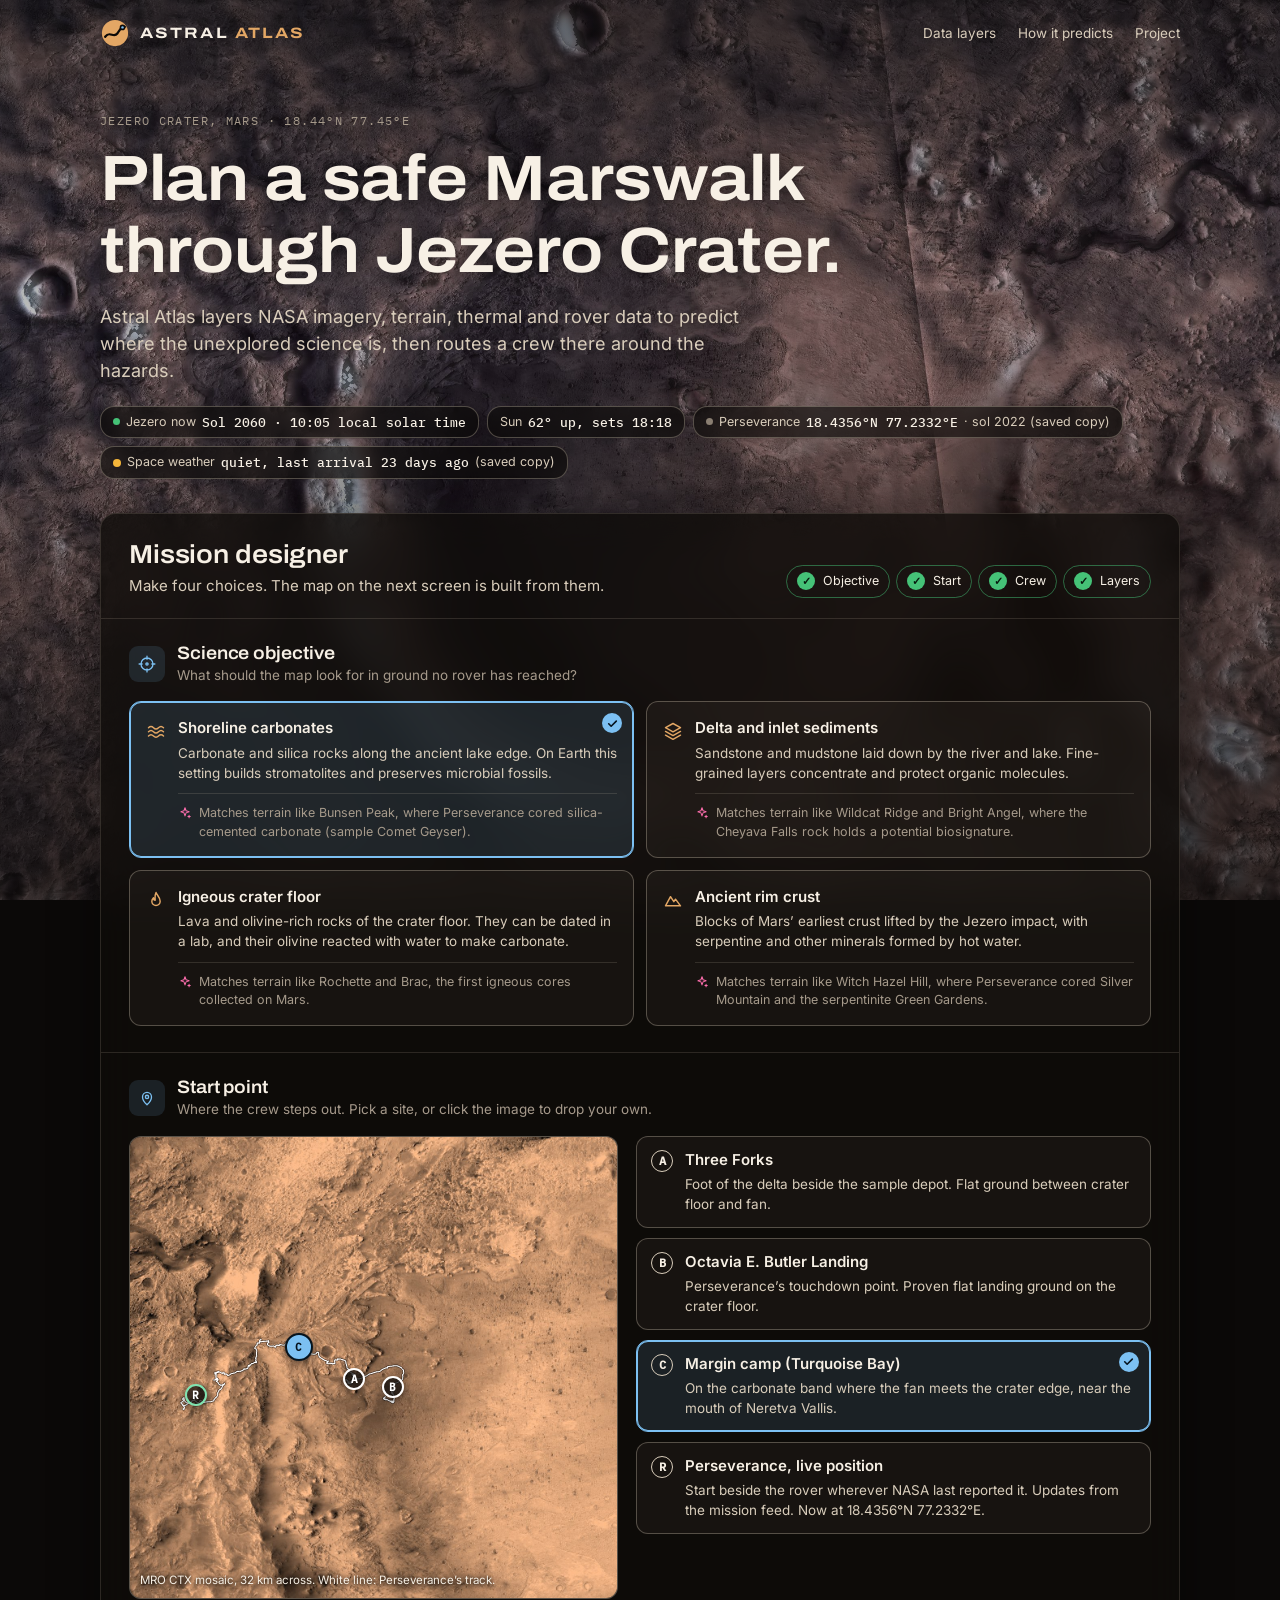
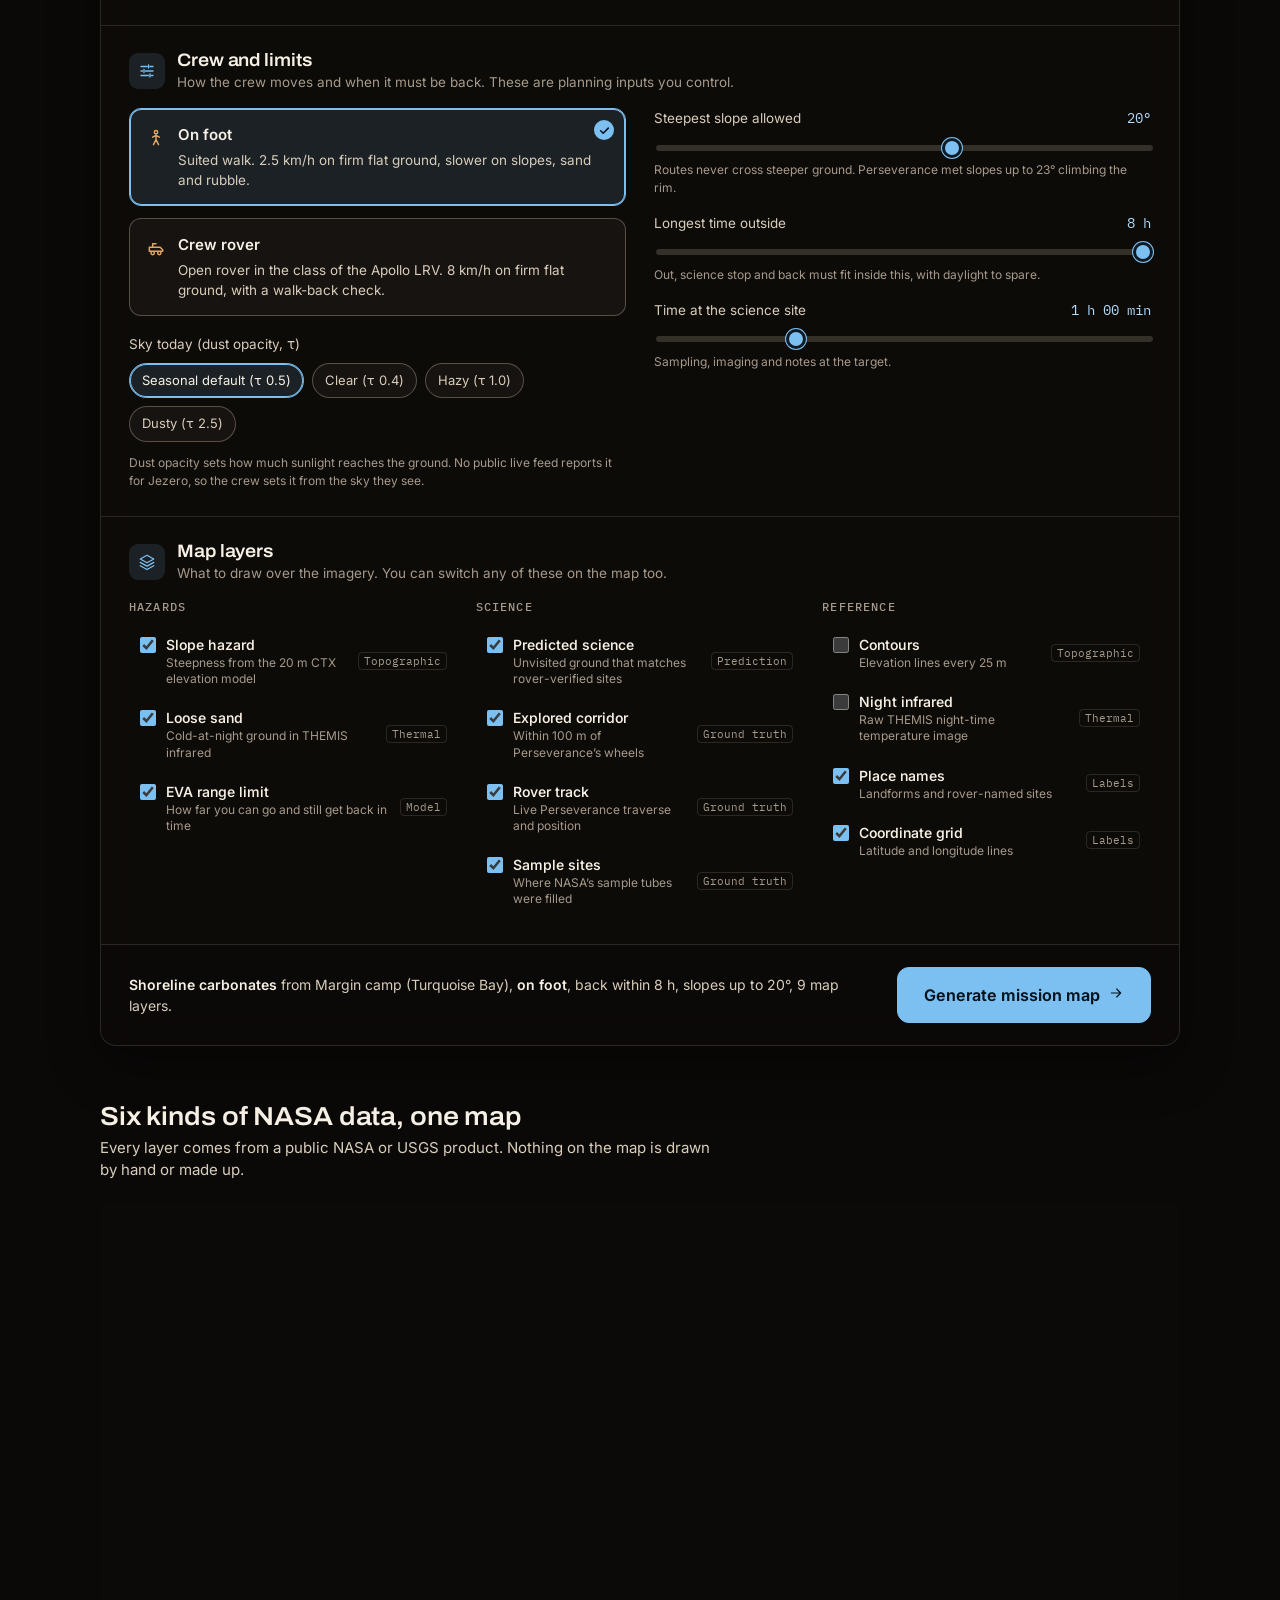
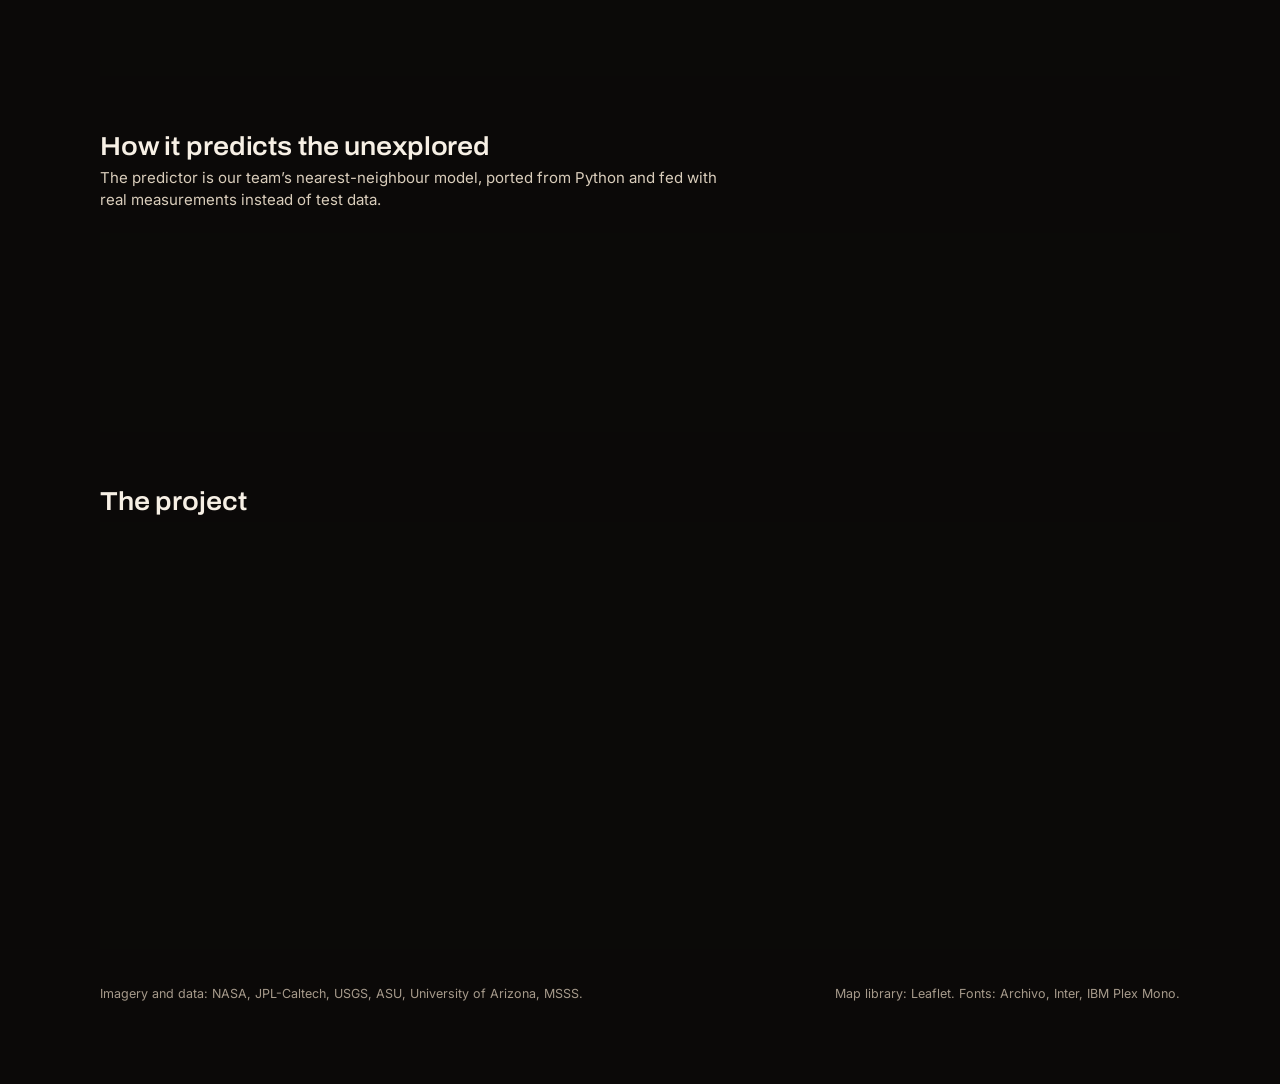
==== index.html @ 8033de1d "Astral Atlas: Jezero Crater Marswalk planner" ====
<!doctype html>
<html lang="en">
<head>
  <meta charset="utf-8">
  <meta name="viewport" content="width=device-width, initial-scale=1">
  <title>Astral Atlas | Jezero Marswalk Planner</title>
  <meta name="description" content="Astral Atlas layers NASA imagery, terrain, thermal and rover data to predict unexplored science targets in Jezero Crater and route a Mars crew to them safely.">
  <link rel="icon" href="assets/favicon.svg" type="image/svg+xml">
  <link rel="preload" href="assets/jezero-hero.jpg" as="image">
  <link rel="stylesheet" href="css/atlas.css">
  <link rel="stylesheet" href="css/designer.css">
</head>
<body class="designer">
  <div class="backdrop" aria-hidden="true"></div>

  <header class="topbar">
    <a class="brand" href="index.html" aria-label="Astral Atlas home">
      <img class="brand-mark" src="assets/favicon.svg" alt="">
      <span class="brand-name">ASTRAL <span>ATLAS</span></span>
    </a>
    <nav aria-label="Page sections">
      <a href="#data">Data layers</a>
      <a href="#method">How it predicts</a>
      <a href="#about">Project</a>
    </nav>
  </header>

  <main class="column">
    <section class="intro">
      <p class="eyebrow">Jezero Crater, Mars &middot; 18.44&deg;N 77.45&deg;E</p>
      <h1>Plan a safe Marswalk through Jezero Crater.</h1>
      <p class="lead">Astral Atlas layers NASA imagery, terrain, thermal and rover data to predict where the unexplored science is, then routes a crew there around the hazards.</p>
      <div class="live-strip" id="liveStrip" aria-live="polite">
        <span class="chip"><span class="live-dot" id="clockDot"></span>Jezero now <b id="liveClock">--:--</b></span>
        <span class="chip" id="liveSun">Sun <b>--</b></span>
        <span class="chip" id="liveRover">Perseverance <b>locating</b></span>
        <span class="chip" id="liveStorm">Space weather <b>checking</b></span>
      </div>
    </section>

    <form class="designer-card glass" id="designer" autocomplete="off">
      <div class="designer-head">
        <div>
          <h2>Mission designer</h2>
          <p>Make four choices. The map on the next screen is built from them.</p>
        </div>
        <ol class="steps" id="steps" aria-label="Progress">
          <li class="done"><span>Objective</span></li>
          <li class="done"><span>Start</span></li>
          <li class="done"><span>Crew</span></li>
          <li class="done"><span>Layers</span></li>
        </ol>
      </div>

      <fieldset class="block">
        <legend>
          <div class="block-head">
            <span class="block-icon" id="icObjective"></span>
            <div><h3>Science objective</h3><p>What should the map look for in ground no rover has reached?</p></div>
          </div>
        </legend>
        <div class="options" id="objectiveOptions"></div>
      </fieldset>

      <fieldset class="block">
        <legend>
          <div class="block-head">
            <span class="block-icon" id="icStart"></span>
            <div><h3>Start point</h3><p>Where the crew steps out. Pick a site, or click the image to drop your own.</p></div>
          </div>
        </legend>
        <div class="start-layout">
          <div class="locator" id="locator" role="application" aria-label="Jezero study area. Click to set a custom start point.">
            <img src="assets/jezero-locator.jpg" alt="MRO Context Camera view of western Jezero Crater showing the river delta, crater floor and rim" draggable="false">
            <svg class="track-svg" id="locatorTrack" viewBox="0 0 1000 947.5" preserveAspectRatio="none" aria-hidden="true"></svg>
            <div id="locatorPins"></div>
            <div class="locator-cap">MRO CTX mosaic, 32 km across. White line: Perseverance&rsquo;s track.</div>
          </div>
          <div class="start-list" id="startOptions"></div>
        </div>
      </fieldset>

      <fieldset class="block">
        <legend>
          <div class="block-head">
            <span class="block-icon" id="icCrew"></span>
            <div><h3>Crew and limits</h3><p>How the crew moves and when it must be back. These are planning inputs you control.</p></div>
          </div>
        </legend>
        <div class="crew-layout">
          <div>
            <div class="options" id="modeOptions" style="grid-template-columns:minmax(0,1fr)"></div>
            <p class="field-label" style="margin-top:18px">Sky today (dust opacity, &tau;)</p>
            <div class="seg" id="tauOptions"></div>
            <p class="note">Dust opacity sets how much sunlight reaches the ground. No public live feed reports it for Jezero, so the crew sets it from the sky they see.</p>
          </div>
          <div class="sliders">
            <div class="slider">
              <label for="maxSlope">Steepest slope allowed <output id="maxSlopeOut" for="maxSlope"></output></label>
              <input type="range" id="maxSlope" min="8" max="28" step="1">
              <small>Routes never cross steeper ground. Perseverance met slopes up to 23&deg; climbing the rim.</small>
            </div>
            <div class="slider">
              <label for="evaHours">Longest time outside <output id="evaHoursOut" for="evaHours"></output></label>
              <input type="range" id="evaHours" min="2" max="8" step="0.5">
              <small>Out, science stop and back must fit inside this, with daylight to spare.</small>
            </div>
            <div class="slider">
              <label for="siteMinutes">Time at the science site <output id="siteMinutesOut" for="siteMinutes"></output></label>
              <input type="range" id="siteMinutes" min="15" max="180" step="15">
              <small>Sampling, imaging and notes at the target.</small>
            </div>
          </div>
        </div>
      </fieldset>

      <fieldset class="block">
        <legend>
          <div class="block-head">
            <span class="block-icon" id="icLayers"></span>
            <div><h3>Map layers</h3><p>What to draw over the imagery. You can switch any of these on the map too.</p></div>
          </div>
        </legend>
        <div class="layer-groups" id="layerGroups"></div>
      </fieldset>

      <div class="designer-foot">
        <p class="plan-summary" id="planSummary"></p>
        <button class="btn btn-primary btn-lg" type="submit" id="generate">Generate mission map <span id="icGo"></span></button>
      </div>
    </form>

    <section class="info" id="data">
      <h2>Six kinds of NASA data, one map</h2>
      <p class="sub">Every layer comes from a public NASA or USGS product. Nothing on the map is drawn by hand or made up.</p>
      <div class="panel data-rows">
        <div class="data-row"><span class="data-kind">Optical</span><p><b>The ground itself, down to 25 cm.</b> Zoom from the whole crater to single boulders and dune ripples.</p><span class="src">MRO HiRISE 25 cm, MRO CTX 6 m, Viking colour 232 m, served live by NASA Mars Trek</span></div>
        <div class="data-row"><span class="data-kind">Topographic</span><p><b>Elevation, slope and roughness.</b> Checked against <span id="demN">708</span> Perseverance positions: the heights agree within <span id="demErr">0.8</span> m on average.</p><span class="src">MRO CTX stereo elevation model, 20 m, USGS Astrogeology</span></div>
        <div class="data-row"><span class="data-kind">Thermal</span><p><b>Loose sand versus bedrock.</b> Ground that is coldest at night holds little heat, which marks sand and dust.</p><span class="src">Mars Odyssey THEMIS night and day infrared, 100 m</span></div>
        <div class="data-row"><span class="data-kind">Ground truth</span><p><b>What the rover has actually tested.</b> <span id="roverKm">45</span> km of track and 30 sample tubes label the terrain for the predictor.</p><span class="src">Mars 2020 traverse and waypoints, NASA sample catalogue</span></div>
        <div class="data-row"><span class="data-kind">Atmospheric</span><p><b>Local time, daylight, sunlight and weather.</b> Sun position from NASA&rsquo;s Mars clock, sunlight from Beer&rsquo;s law, air temperature and pressure from the rover&rsquo;s weather station.</p><span class="src">NASA GISS Mars24, NASA TM-102299, MEDA</span></div>
        <div class="data-row"><span class="data-kind">Radiation</span><p><b>Solar storms headed for Mars.</b> NASA&rsquo;s storm simulations flag predicted arrivals, and each EVA gets a dose estimate.</p><span class="src">NASA CCMC DONKI (WSA-ENLIL), Curiosity RAD</span></div>
      </div>
    </section>

    <section class="info" id="method">
      <h2>How it predicts the unexplored</h2>
      <p class="sub">The predictor is our team&rsquo;s nearest-neighbour model, ported from Python and fed with real measurements instead of test data.</p>
      <div class="panel">
        <ol class="method">
          <li><h3>Learn from the rover</h3><p>Each place Perseverance stopped is labelled with the geologic setting of that mission campaign: crater floor, delta, margin carbonates, inlet channel or rim.</p></li>
          <li><h3>Compare from orbit</h3><p>For every 80 m cell of Jezero, six NASA measurements are compared with the rover-verified cells. The three closest matches vote, weighted by similarity.</p></li>
          <li><h3>Test it blind</h3><p>Every known point is hidden together with all references within 1 km, then predicted from the rest. The map shows that score for your objective.</p></li>
          <li><h3>Route around hazards</h3><p>A least-cost search finds the shortest passable route and the lowest-risk one, penalising slope, rough ground and loose sand.</p></li>
        </ol>
      </div>
    </section>

    <section class="info" id="about">
      <h2>The project</h2>
      <div class="panel about">
        <div>
          <p><b>Astral Atlas</b> answers one question: how can existing NASA data predict unknown geological and mineral features in Jezero Crater, and become a map for the astronauts who go there?</p>
          <p>A crew picks a science goal and a starting point. The atlas ranks unvisited ground by how closely it matches places where Perseverance confirmed that kind of rock, checks which candidates can be reached inside the EVA limits, and compares a shortest route with a lowest-risk route. A live panel tracks local time, sunlight, the rover and solar storms, and turns them into a go or no-go.</p>
          <p class="muted" style="font-size:13px">Built by Team Astral Atlas for the NASA Space Apps Challenge. A planning aid and proof of concept, not flight software. Scores are relative evidence, not probabilities.</p>
        </div>
        <div>
          <h3>Sources</h3>
          <ul class="sources" id="sourceList"></ul>
        </div>
      </div>
      <div class="foot">
        <span>Imagery and data: NASA, JPL-Caltech, USGS, ASU, University of Arizona, MSSS.</span>
        <span>Map library: Leaflet. Fonts: Archivo, Inter, IBM Plex Mono.</span>
      </div>
    </section>
  </main>

  <div class="launch" id="launch" hidden>
    <div class="launch-box">
      <div class="spinner"></div>
      <h2>Generating mission map</h2>
      <p id="launchText">Loading NASA terrain for Jezero</p>
    </div>
  </div>

  <script src="js/config.js"></script>
  <script src="js/data/rover.js"></script>
  <script src="js/data/conditions.js"></script>
  <script src="js/atlas-data.js"></script>
  <script src="js/mars-time.js"></script>
  <script src="js/live.js"></script>
  <script src="js/ui-kit.js"></script>
  <script src="js/designer.js"></script>
</body>
</html>
---- css/atlas.css ----
/* Astral Atlas shared design system.
   Layout idea: real Jezero imagery edge to edge, dark glass instrument cards floating on it.
   Warm basalt neutrals come from the imagery; the one cool colour is the blue of a Martian sunset. */
@font-face { font-family: 'Archivo'; src: url('../assets/fonts/archivo-var.woff2') format('woff2-variations'); font-weight: 100 900; font-stretch: 62% 125%; font-display: swap; }
@font-face { font-family: 'Inter'; src: url('../assets/fonts/inter-var.woff2') format('woff2-variations'); font-weight: 100 900; font-display: swap; }
@font-face { font-family: 'IBM Plex Mono'; src: url('../assets/fonts/ibm-plex-mono-latin-400-normal.woff2') format('woff2'); font-weight: 400; font-display: swap; }
@font-face { font-family: 'IBM Plex Mono'; src: url('../assets/fonts/ibm-plex-mono-latin-500-normal.woff2') format('woff2'); font-weight: 500; font-display: swap; }

:root {
  color-scheme: dark;
  --basalt-950: #0b0908;
  --basalt-900: #13100e;
  --basalt-800: #1b1714;
  --basalt-700: #27211c;
  --basalt-600: #3a3129;
  --dust-50: #f7f0e5;
  --dust-200: #d9cdbb;
  --dust-400: #a69a8b;
  --dust-500: #8a7f72;
  --line: rgba(247, 232, 208, 0.13);
  --line-strong: rgba(247, 232, 208, 0.28);
  --glass: rgba(15, 12, 10, 0.78);
  --glass-soft: rgba(247, 232, 208, 0.045);
  --ochre: #e3a765;
  --sky: #7cc0f2;
  --sky-strong: #b3dcfb;
  --sky-wash: rgba(124, 192, 242, 0.12);
  --good: #45c277;
  --warning: #f5b63a;
  --serious: #f08a5d;
  --critical: #e85a52;
  --predict: #ff6fae;
  --explored: #7fe3b0;
  --sand: #49d1d6;
  --route: #58aefc;
  --font-display: 'Archivo', 'Arial Narrow', 'Helvetica Neue', Arial, sans-serif;
  --font-text: 'Inter', system-ui, -apple-system, 'Segoe UI', Roboto, sans-serif;
  --font-mono: 'IBM Plex Mono', ui-monospace, 'SF Mono', Menlo, Consolas, monospace;
  --r-sm: 6px;
  --r-md: 10px;
  --r-lg: 16px;
  --shadow: 0 18px 50px rgba(0, 0, 0, 0.45);
}

*, *::before, *::after { box-sizing: border-box; }
html, body { height: 100%; }
body {
  margin: 0;
  background: var(--basalt-950);
  color: var(--dust-50);
  font-family: var(--font-text);
  font-size: 15px;
  line-height: 1.5;
  -webkit-font-smoothing: antialiased;
  text-rendering: optimizeLegibility;
}
h1, h2, h3, h4 { font-family: var(--font-display); font-stretch: 108%; font-weight: 600; line-height: 1.12; margin: 0; text-wrap: balance; letter-spacing: -0.005em; }
p { margin: 0; }
a { color: var(--sky); text-underline-offset: 3px; }
a:hover { color: var(--sky-strong); }
button { font: inherit; color: inherit; cursor: pointer; }
:focus-visible { outline: 2px solid var(--sky); outline-offset: 2px; border-radius: 4px; }
[hidden] { display: none !important; }
svg.ic { width: 1em; height: 1em; flex: none; stroke: currentColor; fill: none; stroke-width: 1.75; stroke-linecap: round; stroke-linejoin: round; }

.mono { font-family: var(--font-mono); font-variant-numeric: tabular-nums; letter-spacing: 0; }
.eyebrow { font-family: var(--font-mono); font-size: 11.5px; letter-spacing: 0.12em; text-transform: uppercase; color: var(--dust-400); }
.muted { color: var(--dust-400); }

/* Brand */
.brand { display: inline-flex; align-items: center; gap: 10px; text-decoration: none; color: var(--dust-50); }
.brand-mark { width: 30px; height: 30px; flex: none; }
.brand-name { font-family: var(--font-display); font-stretch: 122%; font-weight: 700; font-size: 15px; letter-spacing: 0.14em; }
.brand-name span { color: var(--ochre); }

/* Buttons */
.btn {
  display: inline-flex; align-items: center; justify-content: center; gap: 8px;
  padding: 10px 16px; border-radius: var(--r-md); border: 1px solid var(--line-strong);
  background: rgba(247, 232, 208, 0.05); color: var(--dust-50); font-weight: 550; font-size: 14px; text-decoration: none;
  transition: background 0.15s ease, border-color 0.15s ease, transform 0.15s ease;
}
.btn:hover { background: rgba(247, 232, 208, 0.1); border-color: var(--dust-400); color: var(--dust-50); }
.btn-primary { background: var(--sky); border-color: var(--sky); color: #06131d; font-weight: 650; }
.btn-primary:hover { background: var(--sky-strong); border-color: var(--sky-strong); color: #06131d; }
.btn-lg { padding: 15px 26px; font-size: 16px; border-radius: 12px; }
.btn-sm { padding: 6px 10px; font-size: 12.5px; border-radius: 8px; }
.btn[disabled] { opacity: 0.5; cursor: not-allowed; }

/* Status: reserved colours, always with an icon and a word */
.status { display: inline-flex; align-items: center; gap: 6px; font-weight: 650; font-size: 12px; letter-spacing: 0.04em; text-transform: uppercase; }
.status .dot { width: 8px; height: 8px; border-radius: 50%; background: currentColor; flex: none; }
.s-good { color: var(--good); } .s-warning { color: var(--warning); } .s-serious { color: var(--serious); } .s-critical { color: var(--critical); } .s-muted { color: var(--dust-400); }

.chip {
  display: inline-flex; align-items: center; gap: 6px; padding: 4px 9px; border-radius: 999px;
  border: 1px solid var(--line); background: rgba(247, 232, 208, 0.04); font-size: 12px; color: var(--dust-200); white-space: nowrap;
}
.live-dot { width: 7px; height: 7px; border-radius: 50%; background: var(--good); box-shadow: 0 0 0 0 rgba(69, 194, 119, 0.6); animation: pulse 2.4s ease-out infinite; flex: none; }
.live-dot.off { background: var(--dust-500); animation: none; }
@keyframes pulse { 0% { box-shadow: 0 0 0 0 rgba(69, 194, 119, 0.55); } 70% { box-shadow: 0 0 0 7px rgba(69, 194, 119, 0); } 100% { box-shadow: 0 0 0 0 rgba(69, 194, 119, 0); } }

.glass { background: var(--glass); border: 1px solid var(--line); border-radius: var(--r-lg); backdrop-filter: blur(18px) saturate(125%); -webkit-backdrop-filter: blur(18px) saturate(125%); box-shadow: var(--shadow); }

@media (prefers-reduced-motion: reduce) {
  *, *::before, *::after { animation-duration: 0.01ms !important; animation-iteration-count: 1 !important; transition-duration: 0.01ms !important; }
}

/* Charts: recessive grid, text in ink tokens, one shared tooltip */
.viz { display: block; max-width: 100%; height: auto; overflow: visible; }
.viz-grid { stroke: rgba(247, 232, 208, 0.1); stroke-width: 1; }
.viz-tick { fill: var(--dust-400); font: 10.5px var(--font-mono); font-variant-numeric: tabular-nums; }
.viz-note { fill: var(--dust-200); font: 600 10.5px var(--font-text); letter-spacing: 0.04em; text-transform: uppercase; }
.viz-cross { stroke: var(--dust-200); stroke-width: 1; pointer-events: none; }
.viz-legend { display: flex; flex-wrap: wrap; gap: 4px 12px; margin-top: 6px; font-size: 11.5px; color: var(--dust-200); }
.viz-legend-title { color: var(--dust-400); }
.viz-legend-item { display: inline-flex; align-items: center; gap: 5px; }
.viz-legend-item i { width: 10px; height: 10px; border-radius: 2px; display: inline-block; }
.viz-legend-item i.line { width: 14px; height: 2px; border-radius: 1px; }
.viz-legend-item i.dotkey { width: 9px; height: 9px; border-radius: 50%; background: var(--dust-50); }
.viz-tip {
  position: fixed; z-index: 5000; pointer-events: none; min-width: 150px; padding: 8px 10px; border-radius: 8px;
  background: #0d0b09; border: 1px solid var(--line-strong); box-shadow: 0 8px 24px rgba(0, 0, 0, 0.5); font-size: 12px;
}
.viz-tip-row { display: flex; align-items: center; gap: 7px; line-height: 1.55; }
.viz-tip-row strong { font: 500 12.5px var(--font-mono); color: var(--dust-50); }
.viz-tip-row span:last-child { color: var(--dust-400); }
.viz-key { width: 10px; height: 2px; border-radius: 1px; flex: none; }
---- css/designer.css ----
/* Mission designer (page 1): Jezero from orbit behind one centred column of glass. */
body.designer { min-height: 100%; }
.backdrop {
  position: fixed; inset: 0; z-index: -1;
  background:
    linear-gradient(180deg, rgba(11, 9, 8, 0.62) 0%, rgba(11, 9, 8, 0.28) 34%, rgba(11, 9, 8, 0.78) 100%),
    url('../assets/jezero-hero.jpg') 46% 42% / cover no-repeat;
}
.topbar {
  display: flex; align-items: center; justify-content: space-between; gap: 16px;
  padding: 18px max(20px, env(safe-area-inset-left)) 0; max-width: 1120px; margin: 0 auto;
}
.topbar nav { display: flex; gap: 22px; font-size: 13.5px; }
.topbar nav a { color: var(--dust-200); text-decoration: none; }
.topbar nav a:hover { color: var(--dust-50); }
.column { max-width: 1120px; margin: 0 auto; padding: 0 20px 80px; }

.intro { padding: 64px 0 34px; max-width: 760px; text-shadow: 0 1px 18px rgba(0, 0, 0, 0.55); }
.intro h1 { font-size: clamp(38px, 5.6vw, 64px); font-weight: 650; font-stretch: 112%; margin: 14px 0 16px; }
.intro .lead { font-size: 18px; color: var(--dust-200); max-width: 62ch; }
.live-strip { display: flex; flex-wrap: wrap; gap: 8px; margin-top: 22px; }
.live-strip .chip { background: rgba(11, 9, 8, 0.6); border-color: var(--line-strong); padding: 6px 12px; font-size: 12.5px; backdrop-filter: blur(8px); text-shadow: none; }
.live-strip .chip b { color: var(--dust-50); font-weight: 500; font-family: var(--font-mono); }

.designer-card { padding: 0; overflow: hidden; }
.designer-head { display: flex; align-items: flex-end; justify-content: space-between; gap: 24px; padding: 26px 28px 20px; border-bottom: 1px solid var(--line); flex-wrap: wrap; }
.designer-head h2 { font-size: 26px; }
.designer-head p { color: var(--dust-200); margin-top: 6px; }
.steps { display: flex; gap: 6px; list-style: none; margin: 0; padding: 0; counter-reset: step; }
.steps li { counter-increment: step; display: flex; align-items: center; gap: 8px; font-size: 12.5px; color: var(--dust-400); padding: 6px 10px; border-radius: 999px; border: 1px solid var(--line); }
.steps li::before { content: counter(step); font-family: var(--font-mono); width: 18px; height: 18px; border-radius: 50%; display: grid; place-items: center; background: rgba(247, 232, 208, 0.1); color: var(--dust-50); font-size: 11px; }
.steps li.done { color: var(--dust-50); border-color: rgba(69, 194, 119, 0.5); }
.steps li.done::before { content: '\2713'; background: var(--good); color: #06180d; font-weight: 700; }

.block { border: 0; margin: 0; padding: 0 28px 26px; border-bottom: 1px solid var(--line); min-width: 0; }
.block-head { display: flex; align-items: center; gap: 12px; margin-bottom: 16px; }
.block-icon { width: 36px; height: 36px; border-radius: 9px; display: grid; place-items: center; background: var(--sky-wash); color: var(--sky); font-size: 18px; flex: none; }
.block-head h3 { font-size: 18px; }
.block-head p { color: var(--dust-400); font-size: 13.5px; margin-top: 2px; }
.block legend { padding: 24px 0 0; width: 100%; float: left; }
.block legend + * { clear: both; }

.options { display: grid; gap: 12px; grid-template-columns: repeat(2, minmax(0, 1fr)); }
.option { position: relative; display: block; cursor: pointer; }
.option input { position: absolute; opacity: 0; inset: 0; cursor: pointer; }
.option-body {
  display: flex; gap: 12px; height: 100%; padding: 15px 16px; border-radius: 12px; border: 1px solid var(--line-strong);
  background: var(--glass-soft); transition: border-color 0.15s ease, background 0.15s ease;
}
.option:hover .option-body { border-color: var(--dust-400); }
.option input:focus-visible + .option-body { outline: 2px solid var(--sky); outline-offset: 2px; }
.option input:checked + .option-body { border-color: var(--sky); background: var(--sky-wash); box-shadow: inset 0 0 0 1px var(--sky); }
.option-icon { font-size: 20px; color: var(--ochre); margin-top: 2px; }
.option-title { font-weight: 600; font-size: 15px; display: block; padding-right: 26px; }
.option-text { display: block; color: var(--dust-200); font-size: 13.5px; margin-top: 3px; }
.option-body > span:last-child { min-width: 0; }
.option-evidence { display: flex; gap: 7px; align-items: flex-start; margin-top: 10px; padding-top: 10px; border-top: 1px solid var(--line); font-size: 12.5px; color: var(--dust-400); }
.option-evidence svg { font-size: 14px; margin-top: 2px; color: var(--predict); }
.option-check { position: absolute; top: 12px; right: 12px; width: 20px; height: 20px; border-radius: 50%; display: none; place-items: center; background: var(--sky); color: #06131d; font-size: 13px; }
.option input:checked ~ .option-check { display: grid; }
.option-check svg { stroke-width: 3; }

/* Start point: locator image with pins */
.start-layout { display: grid; grid-template-columns: minmax(0, 0.95fr) minmax(0, 1fr); gap: 18px; align-items: start; }
.locator { position: relative; border-radius: 12px; overflow: hidden; border: 1px solid var(--line-strong); cursor: crosshair; aspect-ratio: 1200 / 1137; background: var(--basalt-800); }
.locator img { display: block; width: 100%; height: 100%; object-fit: cover; }
.locator-cap { position: absolute; left: 10px; bottom: 9px; right: 10px; font-size: 11.5px; color: var(--dust-50); text-shadow: 0 1px 4px #000, 0 0 12px #000; pointer-events: none; }
.pin { position: absolute; transform: translate(-50%, -50%); width: 22px; height: 22px; border-radius: 50%; border: 2px solid #fff; background: rgba(11, 9, 8, 0.75); color: #fff; font: 600 11px var(--font-mono); display: grid; place-items: center; padding: 0; box-shadow: 0 2px 8px rgba(0, 0, 0, 0.6); }
.pin.sel { background: var(--sky); border-color: #06131d; color: #06131d; width: 28px; height: 28px; z-index: 2; }
.pin.rover { border-color: var(--explored); }
.track-svg { position: absolute; inset: 0; width: 100%; height: 100%; pointer-events: none; }
.start-list { display: grid; gap: 10px; }
.start-list .option-body { padding: 12px 14px; }
.start-list .option-icon { font: 600 12px var(--font-mono); width: 22px; height: 22px; border-radius: 50%; border: 1.5px solid var(--dust-200); color: var(--dust-50); display: grid; place-items: center; flex: none; margin-top: 1px; }

/* Crew and limits */
.crew-layout { display: grid; grid-template-columns: minmax(0, 1fr) minmax(0, 1fr); gap: 18px 28px; }
.sliders { display: grid; gap: 16px; align-content: start; }
.slider label { display: flex; justify-content: space-between; align-items: baseline; font-size: 13.5px; color: var(--dust-200); margin-bottom: 6px; }
.slider output { font-family: var(--font-mono); color: var(--sky-strong); font-size: 13.5px; }
.slider small { display: block; color: var(--dust-400); font-size: 12px; margin-top: 4px; }
input[type='range'] { -webkit-appearance: none; appearance: none; width: 100%; height: 6px; border-radius: 3px; background: rgba(247, 232, 208, 0.16); outline-offset: 6px; }
input[type='range']::-webkit-slider-thumb { -webkit-appearance: none; width: 20px; height: 20px; border-radius: 50%; background: var(--sky); border: 3px solid #0e1a24; box-shadow: 0 0 0 1px var(--sky); cursor: grab; }
input[type='range']::-moz-range-thumb { width: 16px; height: 16px; border-radius: 50%; background: var(--sky); border: 3px solid #0e1a24; box-shadow: 0 0 0 1px var(--sky); cursor: grab; }
.seg { display: flex; flex-wrap: wrap; gap: 8px; }
.seg label { position: relative; cursor: pointer; }
.seg input { position: absolute; opacity: 0; inset: 0; cursor: pointer; }
.seg span { display: inline-flex; align-items: center; gap: 6px; padding: 7px 12px; border-radius: 999px; border: 1px solid var(--line-strong); font-size: 13px; color: var(--dust-200); background: var(--glass-soft); }
.seg input:checked + span { border-color: var(--sky); background: var(--sky-wash); color: var(--dust-50); box-shadow: inset 0 0 0 1px var(--sky); }
.seg input:focus-visible + span { outline: 2px solid var(--sky); outline-offset: 2px; }
.field-label { font-size: 13.5px; color: var(--dust-200); margin-bottom: 8px; }
.note { font-size: 12px; color: var(--dust-400); margin-top: 12px; }

/* Layers */
.layer-groups { display: grid; grid-template-columns: repeat(3, minmax(0, 1fr)); gap: 18px; }
.layer-group h4 { font: 500 11.5px var(--font-mono); letter-spacing: 0.1em; text-transform: uppercase; color: var(--dust-400); margin-bottom: 10px; }
.layer-toggle { display: flex; align-items: flex-start; gap: 10px; padding: 9px 10px; border-radius: 10px; cursor: pointer; border: 1px solid transparent; }
.layer-toggle:hover { background: var(--glass-soft); }
.layer-toggle input { margin: 3px 0 0; width: 16px; height: 16px; accent-color: var(--sky); flex: none; }
.layer-toggle b { display: block; font-weight: 550; font-size: 14px; }
.layer-toggle small { display: block; color: var(--dust-400); font-size: 12px; line-height: 1.35; }
.layer-kind { margin-left: auto; font: 10.5px var(--font-mono); color: var(--dust-400); border: 1px solid var(--line); border-radius: 4px; padding: 1px 5px; white-space: nowrap; align-self: center; }

.designer-foot { display: flex; align-items: center; justify-content: space-between; gap: 20px; padding: 22px 28px; background: rgba(11, 9, 8, 0.5); flex-wrap: wrap; }
.plan-summary { font-size: 14px; color: var(--dust-200); min-width: 0; flex: 1 1 320px; }
.plan-summary b { color: var(--dust-50); font-weight: 600; }

/* Below the designer */
.info { margin-top: 56px; }
.info > h2 { font-size: 26px; margin-bottom: 6px; }
.info > .sub { color: var(--dust-200); max-width: 70ch; margin-bottom: 22px; }
.panel { background: rgba(13, 11, 9, 0.84); border: 1px solid var(--line); border-radius: var(--r-lg); backdrop-filter: blur(14px); }
.data-rows { display: grid; }
.data-row { display: grid; grid-template-columns: 150px minmax(0, 1.2fr) minmax(0, 1fr); gap: 18px; padding: 16px 22px; border-bottom: 1px solid var(--line); align-items: baseline; }
.data-row:last-child { border-bottom: 0; }
.data-kind { font: 500 12px var(--font-mono); letter-spacing: 0.08em; text-transform: uppercase; color: var(--ochre); }
.data-row b { font-weight: 600; }
.data-row p { color: var(--dust-200); font-size: 14px; }
.data-row .src { font-size: 12.5px; color: var(--dust-400); }
.method { display: grid; grid-template-columns: repeat(4, minmax(0, 1fr)); gap: 0; counter-reset: m; margin: 0; padding: 0; }
.method li { list-style: none; padding: 20px 22px; border-right: 1px solid var(--line); counter-increment: m; }
.method li:last-child { border-right: 0; }
.method li::before { content: counter(m, decimal-leading-zero); font: 500 12px var(--font-mono); color: var(--ochre); letter-spacing: 0.08em; }
.method h3 { font-size: 16px; margin: 8px 0 6px; }
.method p { color: var(--dust-200); font-size: 13.5px; }
.method ol { margin: 0; padding: 0; }
.about { display: grid; grid-template-columns: minmax(0, 1.3fr) minmax(0, 1fr); gap: 0; }
.about > div { padding: 22px 24px; }
.about > div + div { border-left: 1px solid var(--line); }
.about p + p { margin-top: 10px; }
.about p { color: var(--dust-200); font-size: 14.5px; }
.about h3 { font-size: 16px; margin-bottom: 10px; }
.sources { margin: 0; padding: 0; list-style: none; display: grid; gap: 6px; font-size: 13px; }
.sources a { color: var(--dust-200); }
.sources a:hover { color: var(--sky-strong); }
.foot { margin-top: 36px; color: var(--dust-400); font-size: 12.5px; display: flex; justify-content: space-between; gap: 16px; flex-wrap: wrap; }

.launch { position: fixed; inset: 0; z-index: 50; display: grid; place-items: center; background: rgba(11, 9, 8, 0.86); backdrop-filter: blur(6px); }
.launch-box { text-align: center; }
.launch-box h2 { font-size: 24px; margin: 18px 0 6px; }
.launch-box p { color: var(--dust-200); }
.spinner { width: 46px; height: 46px; margin: 0 auto; border-radius: 50%; border: 3px solid rgba(124, 192, 242, 0.25); border-top-color: var(--sky); animation: spin 0.9s linear infinite; }
@keyframes spin { to { transform: rotate(360deg); } }

@media (max-width: 860px) {
  .options, .start-layout, .crew-layout, .layer-groups, .about { grid-template-columns: minmax(0, 1fr); }
  .method { grid-template-columns: repeat(2, minmax(0, 1fr)); }
  .method li:nth-child(2) { border-right: 0; }
  .method li:nth-child(-n+2) { border-bottom: 1px solid var(--line); }
  .data-row { grid-template-columns: minmax(0, 1fr); gap: 4px; }
  .about > div + div { border-left: 0; border-top: 1px solid var(--line); }
  .block, .designer-head, .designer-foot { padding-left: 18px; padding-right: 18px; }
  .intro { padding-top: 40px; }
  .topbar nav { display: none; }
  .steps li span { display: none; }
}
@media (max-width: 520px) {
  .method { grid-template-columns: minmax(0, 1fr); }
  .method li { border-right: 0; border-bottom: 1px solid var(--line); }
  .designer-foot .btn { width: 100%; }
}

/* Narrow screens: nothing may push the page wider than the viewport */
.live-strip .chip { white-space: normal; border-radius: 14px; max-width: 100%; }
.steps { flex-wrap: wrap; }
.designer-card, .info, .intro { min-width: 0; max-width: 100%; }
.layer-toggle > span:nth-child(2) { min-width: 0; }
@media (max-width: 520px) {
  .layer-kind { display: none; }
  .intro h1 { font-size: 34px; }
  .seg span { font-size: 12px; padding: 6px 9px; }
}
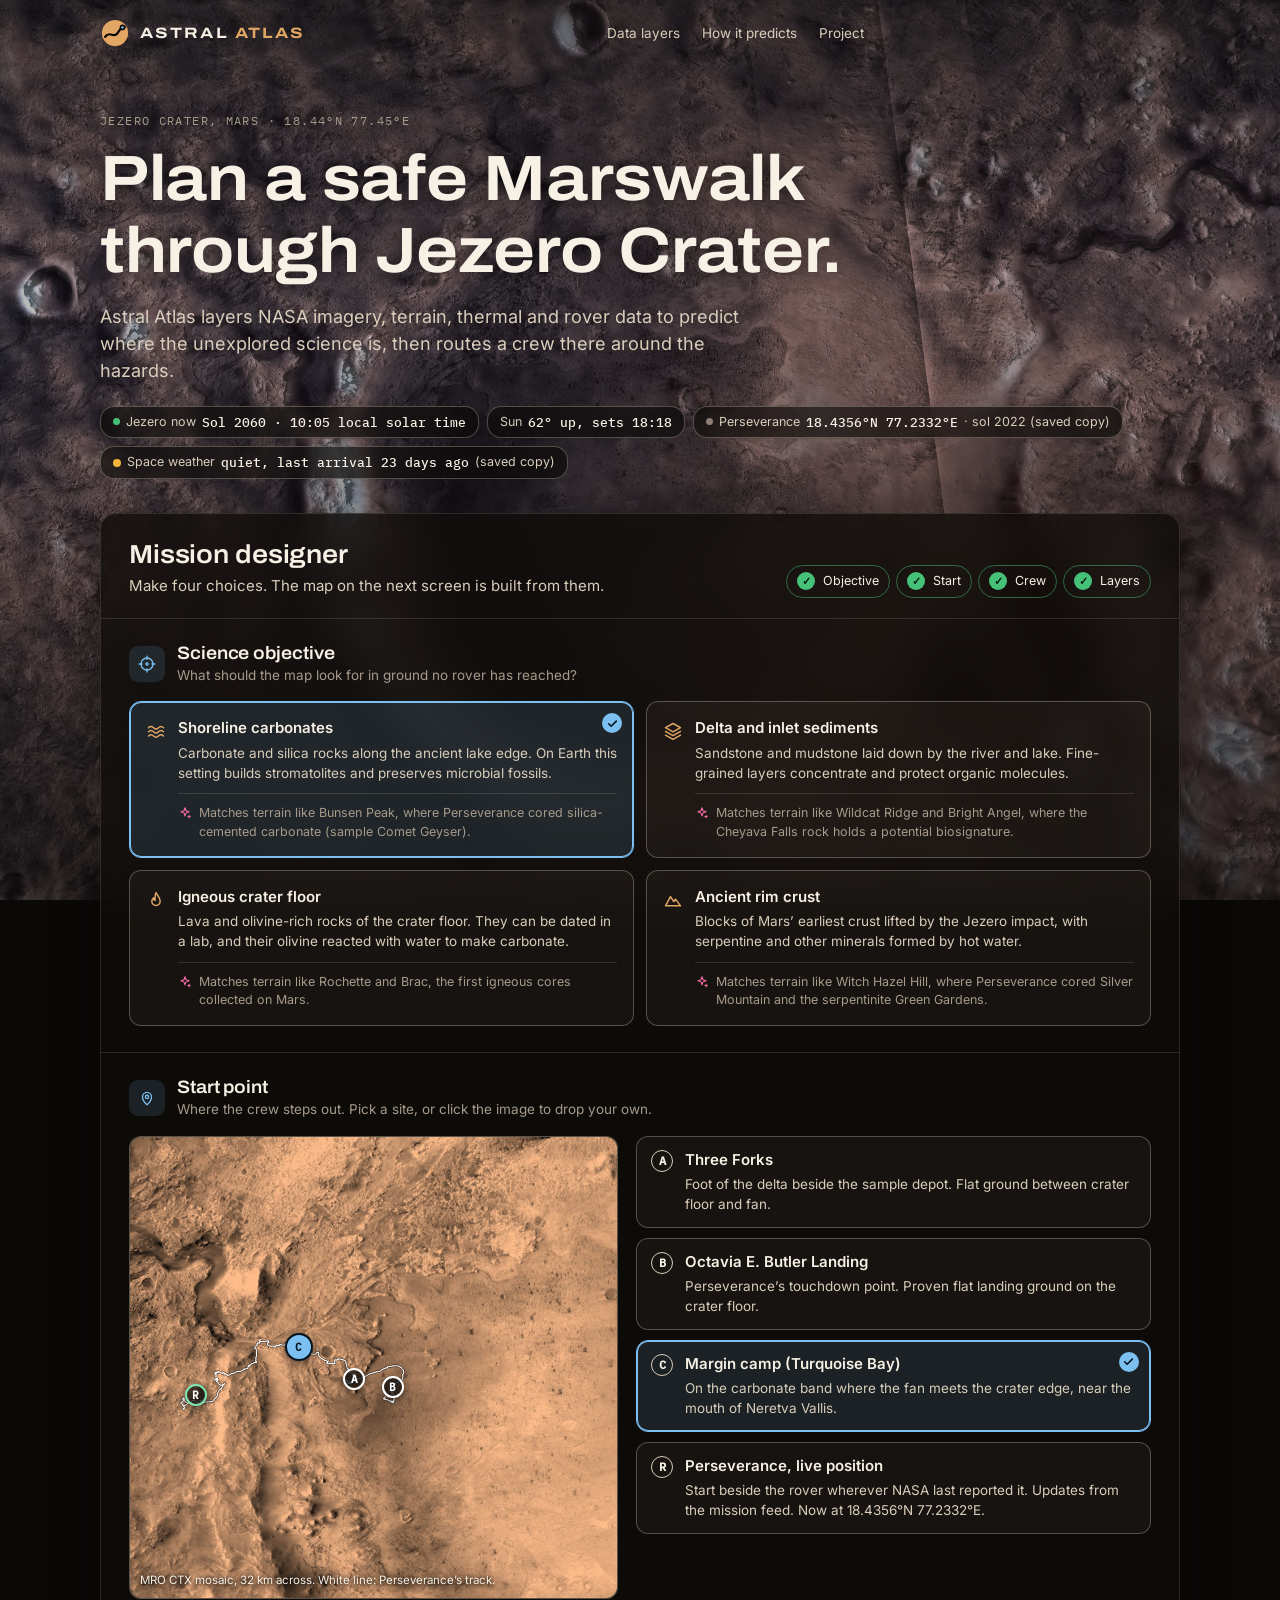
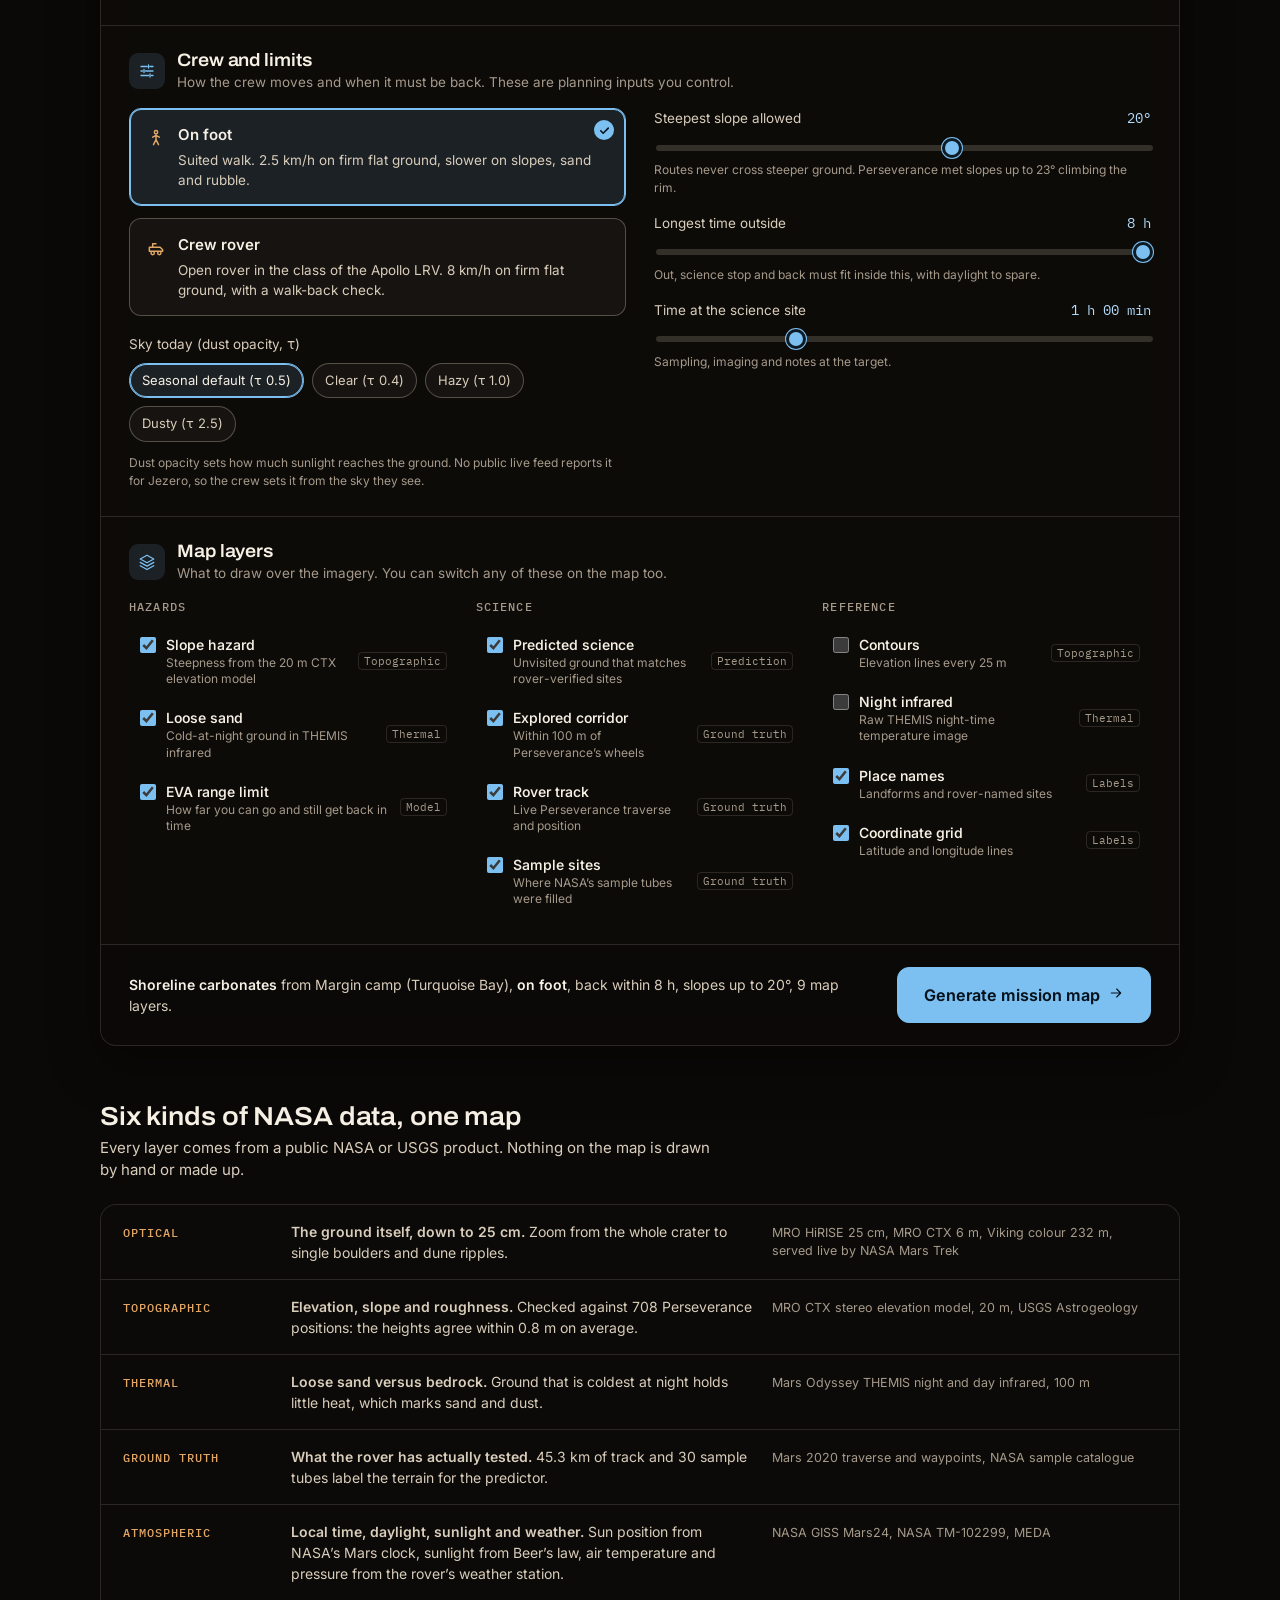
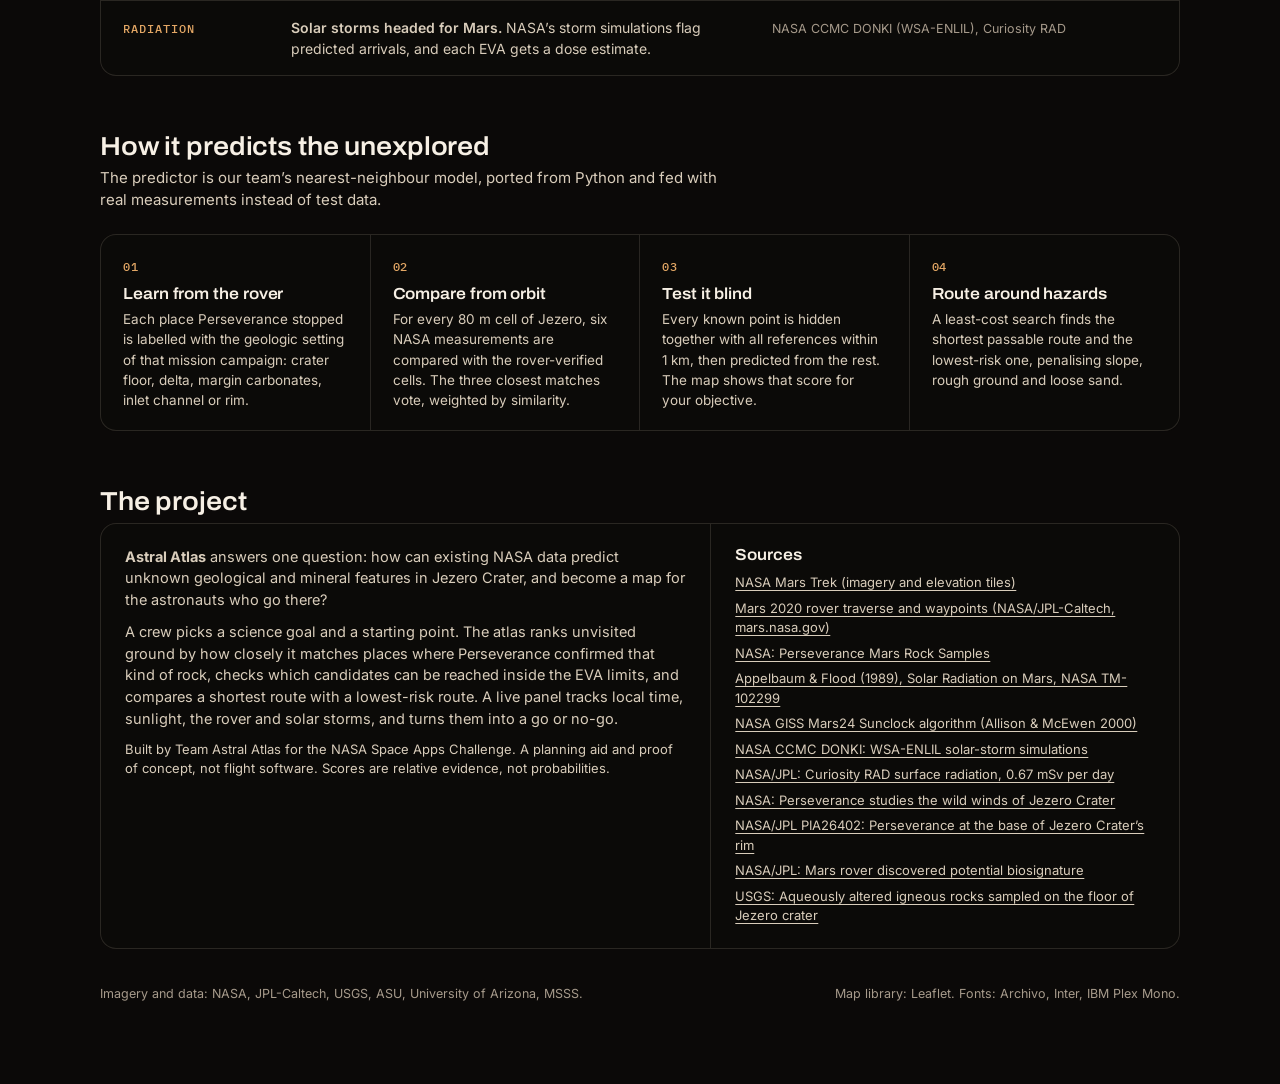
==== commit 157fdf62: "Add language menu: Google Translate in 32 languages" ====
--- a/index.html
+++ b/index.html
@@ -16,7 +16,7 @@
   <header class="topbar">
     <a class="brand" href="index.html" aria-label="Astral Atlas home">
       <img class="brand-mark" src="assets/favicon.svg" alt="">
-      <span class="brand-name">ASTRAL <span>ATLAS</span></span>
+      <span class="brand-name notranslate">ASTRAL <span>ATLAS</span></span>
     </a>
     <nav aria-label="Page sections">
       <a href="#data">Data layers</a>
@@ -192,5 +192,6 @@
   <script src="js/live.js"></script>
   <script src="js/ui-kit.js"></script>
   <script src="js/designer.js"></script>
+  <script src="js/translate.js"></script>
 </body>
 </html>
--- a/css/atlas.css
+++ b/css/atlas.css
@@ -126,3 +126,13 @@
 .viz-tip-row strong { font: 500 12.5px var(--font-mono); color: var(--dust-50); }
 .viz-tip-row span:last-child { color: var(--dust-400); }
 .viz-key { width: 10px; height: 2px; border-radius: 1px; flex: none; }
+
+/* Language menu (Google Translate widget) */
+.lang-menu { display: inline-flex; align-items: center; margin-left: 14px; font-size: 13px; }
+.lang-menu .goog-te-gadget-simple { background: transparent !important; border: 1px solid var(--line-strong) !important; border-radius: 8px; padding: 4px 8px !important; font-size: 13px !important; line-height: 1.2; white-space: nowrap; }
+.lang-menu .goog-te-gadget-simple a, .lang-menu .goog-te-gadget-simple span { color: var(--dust-200) !important; border: 0 !important; text-decoration: none !important; }
+.lang-menu .goog-te-gadget-icon { display: none; }
+.lang-menu .goog-te-gadget-simple .VIpgJd-ZVi9od-xl07Ob-lTBxed img { display: none; }
+/* Keep Google's top banner from pushing the page (and the fixed map HUD) down */
+iframe.skiptranslate, .goog-te-banner-frame, #goog-gt-tt, .VIpgJd-ZVi9od-ORHb-OEVmcd { display: none !important; }
+body { top: 0 !important; }
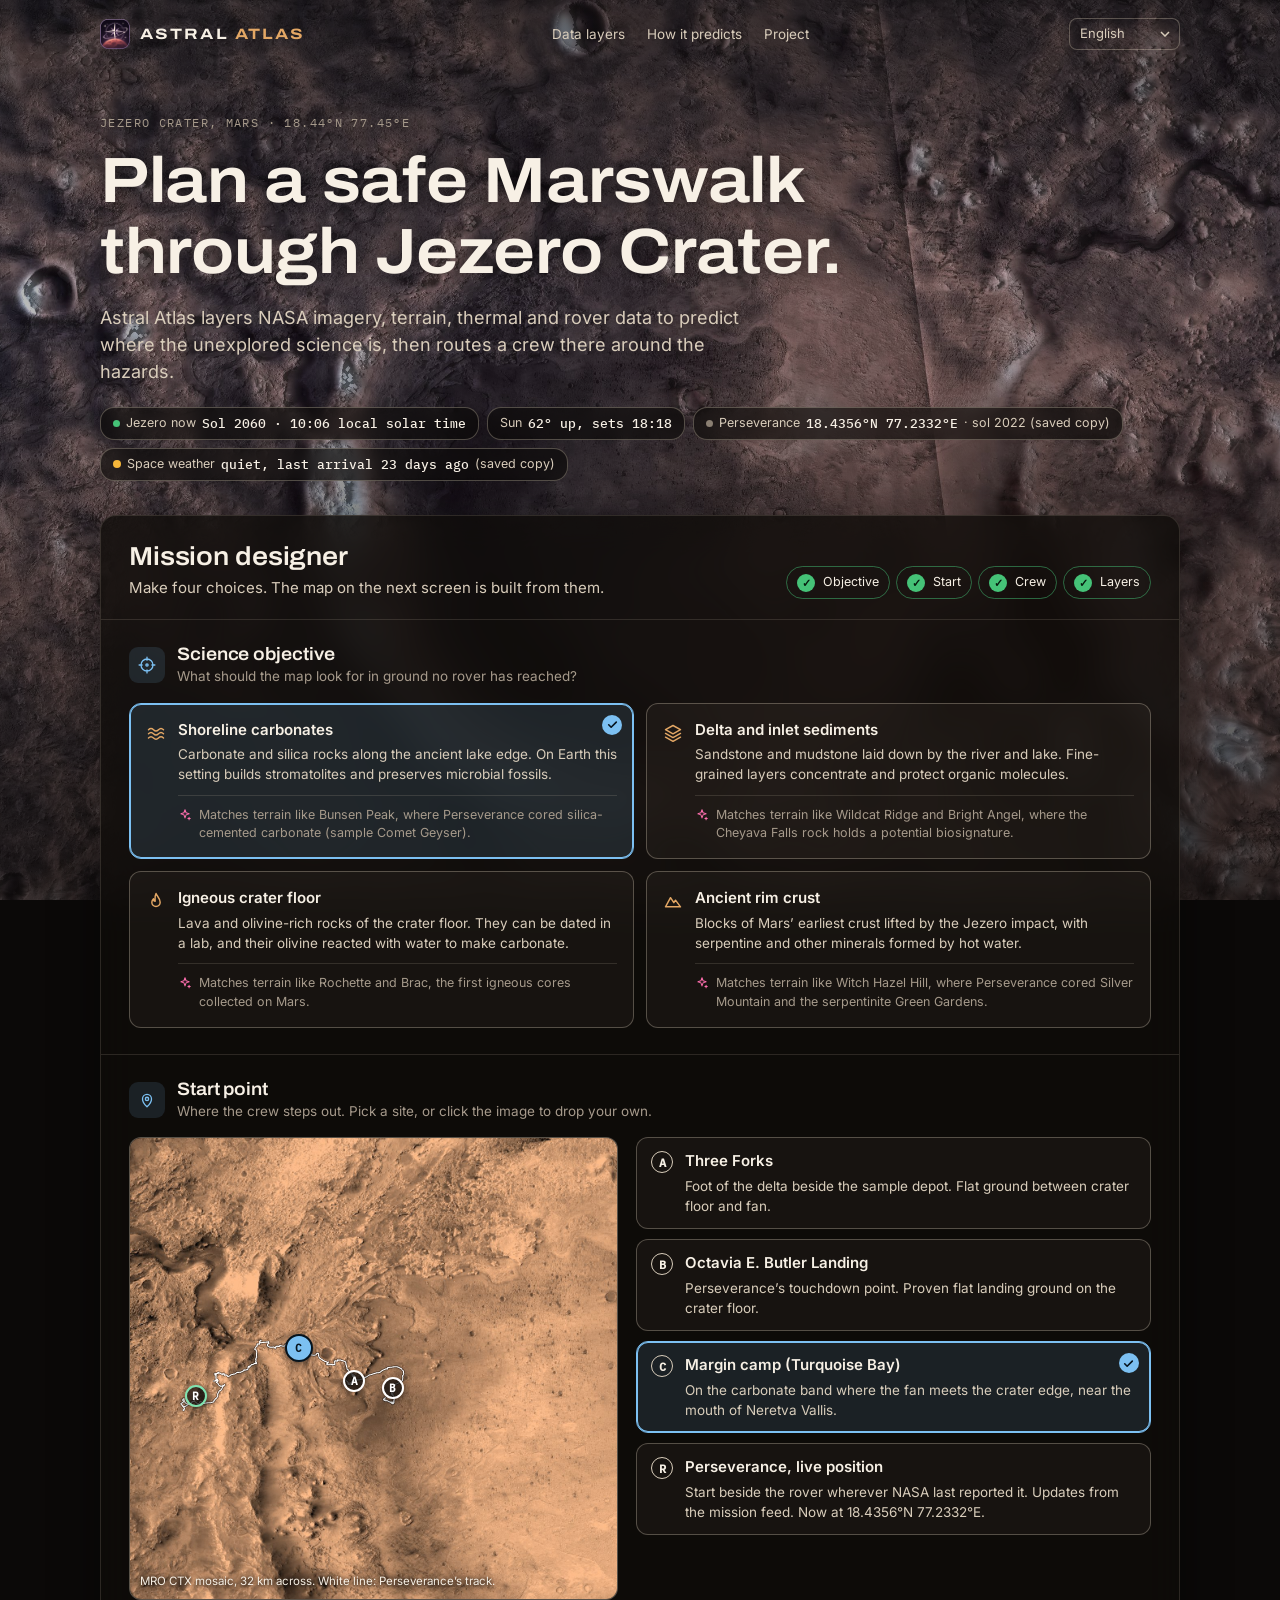
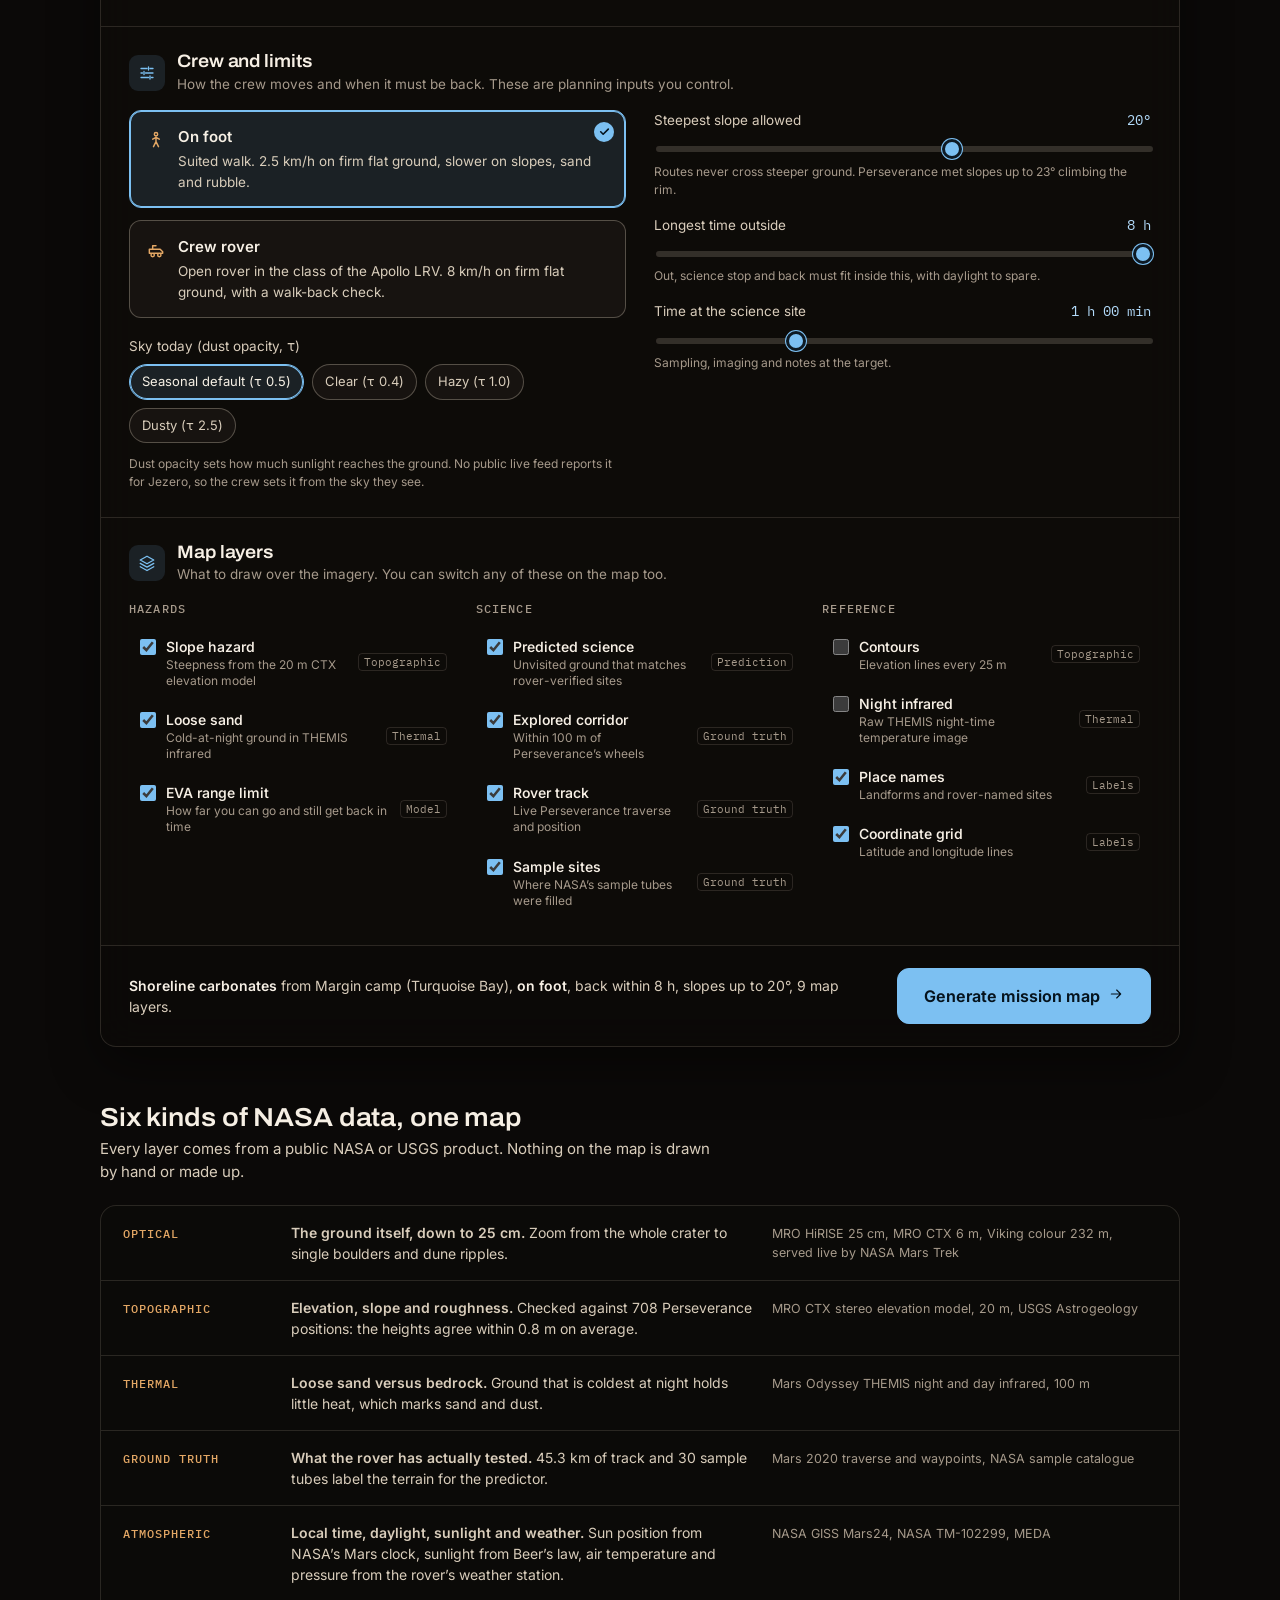
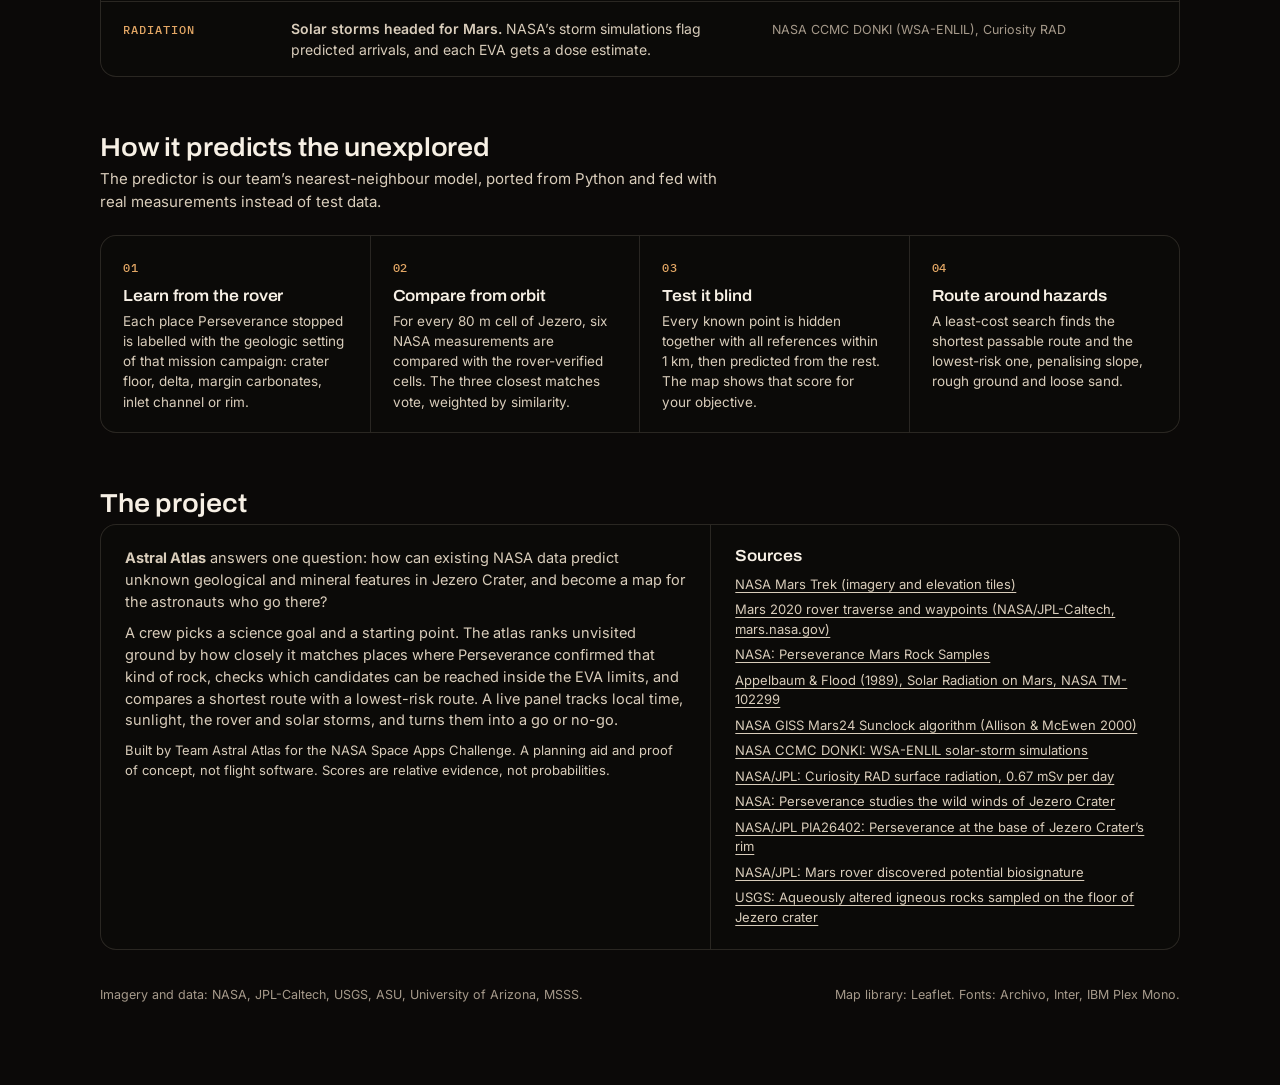
==== commit 69b624ff: "New Astral Atlas icon for the logo and favicon" ====
--- a/index.html
+++ b/index.html
@@ -5,7 +5,9 @@
   <meta name="viewport" content="width=device-width, initial-scale=1">
   <title>Astral Atlas | Jezero Marswalk Planner</title>
   <meta name="description" content="Astral Atlas layers NASA imagery, terrain, thermal and rover data to predict unexplored science targets in Jezero Crater and route a Mars crew to them safely.">
-  <link rel="icon" href="assets/favicon.svg" type="image/svg+xml">
+  <link rel="icon" href="assets/favicon.ico" sizes="any">
+  <link rel="icon" href="assets/favicon-32.png" type="image/png" sizes="32x32">
+  <link rel="apple-touch-icon" href="assets/apple-touch-icon.png">
   <link rel="preload" href="assets/jezero-hero.jpg" as="image">
   <link rel="stylesheet" href="css/atlas.css">
   <link rel="stylesheet" href="css/designer.css">
@@ -15,7 +17,7 @@
 
   <header class="topbar">
     <a class="brand" href="index.html" aria-label="Astral Atlas home">
-      <img class="brand-mark" src="assets/favicon.svg" alt="">
+      <img class="brand-mark" src="assets/logo-128.png" alt="">
       <span class="brand-name notranslate">ASTRAL <span>ATLAS</span></span>
     </a>
     <nav aria-label="Page sections">
--- a/css/atlas.css
+++ b/css/atlas.css
@@ -127,12 +127,13 @@
 .viz-tip-row span:last-child { color: var(--dust-400); }
 .viz-key { width: 10px; height: 2px; border-radius: 1px; flex: none; }
 
-/* Language menu (Google Translate widget) */
-.lang-menu { display: inline-flex; align-items: center; margin-left: 14px; font-size: 13px; }
-.lang-menu .goog-te-gadget-simple { background: transparent !important; border: 1px solid var(--line-strong) !important; border-radius: 8px; padding: 4px 8px !important; font-size: 13px !important; line-height: 1.2; white-space: nowrap; }
-.lang-menu .goog-te-gadget-simple a, .lang-menu .goog-te-gadget-simple span { color: var(--dust-200) !important; border: 0 !important; text-decoration: none !important; }
-.lang-menu .goog-te-gadget-icon { display: none; }
-.lang-menu .goog-te-gadget-simple .VIpgJd-ZVi9od-xl07Ob-lTBxed img { display: none; }
-/* Keep Google's top banner from pushing the page (and the fixed map HUD) down */
-iframe.skiptranslate, .goog-te-banner-frame, #goog-gt-tt, .VIpgJd-ZVi9od-ORHb-OEVmcd { display: none !important; }
+/* Language menu */
+.lang-menu { display: inline-flex; align-items: center; margin-left: 14px; }
+.lang-menu select { appearance: none; -webkit-appearance: none; font: inherit; font-size: 13px; color: var(--dust-200); background: transparent url("data:image/svg+xml,%3Csvg xmlns='http://www.w3.org/2000/svg' width='10' height='6'%3E%3Cpath d='M1 1l4 4 4-4' fill='none' stroke='%23d9cdbb' stroke-width='1.5'/%3E%3C/svg%3E") no-repeat right 9px center; border: 1px solid var(--line-strong); border-radius: 8px; padding: 5px 26px 5px 10px; cursor: pointer; max-width: 190px; }
+.lang-menu select:hover { color: var(--dust-50); }
+.lang-menu select:focus-visible { outline: 2px solid var(--ochre); outline-offset: 2px; }
+.lang-menu option { color: #1a1410; background: #f4efe8; }
+.lang-sr { position: absolute; width: 1px; height: 1px; overflow: hidden; clip: rect(0 0 0 0); white-space: nowrap; }
+/* Hide Google's banner and tooltips; keep the page from being pushed down */
+.goog-te-banner-frame, #goog-gt-tt, iframe.VIpgJd-ZVi9od-ORHb-OEVmcd, .VIpgJd-ZVi9od-aZ2wEe-wOHMyf, .VIpgJd-yAWNEb-L7lbkb { display: none !important; }
 body { top: 0 !important; }
